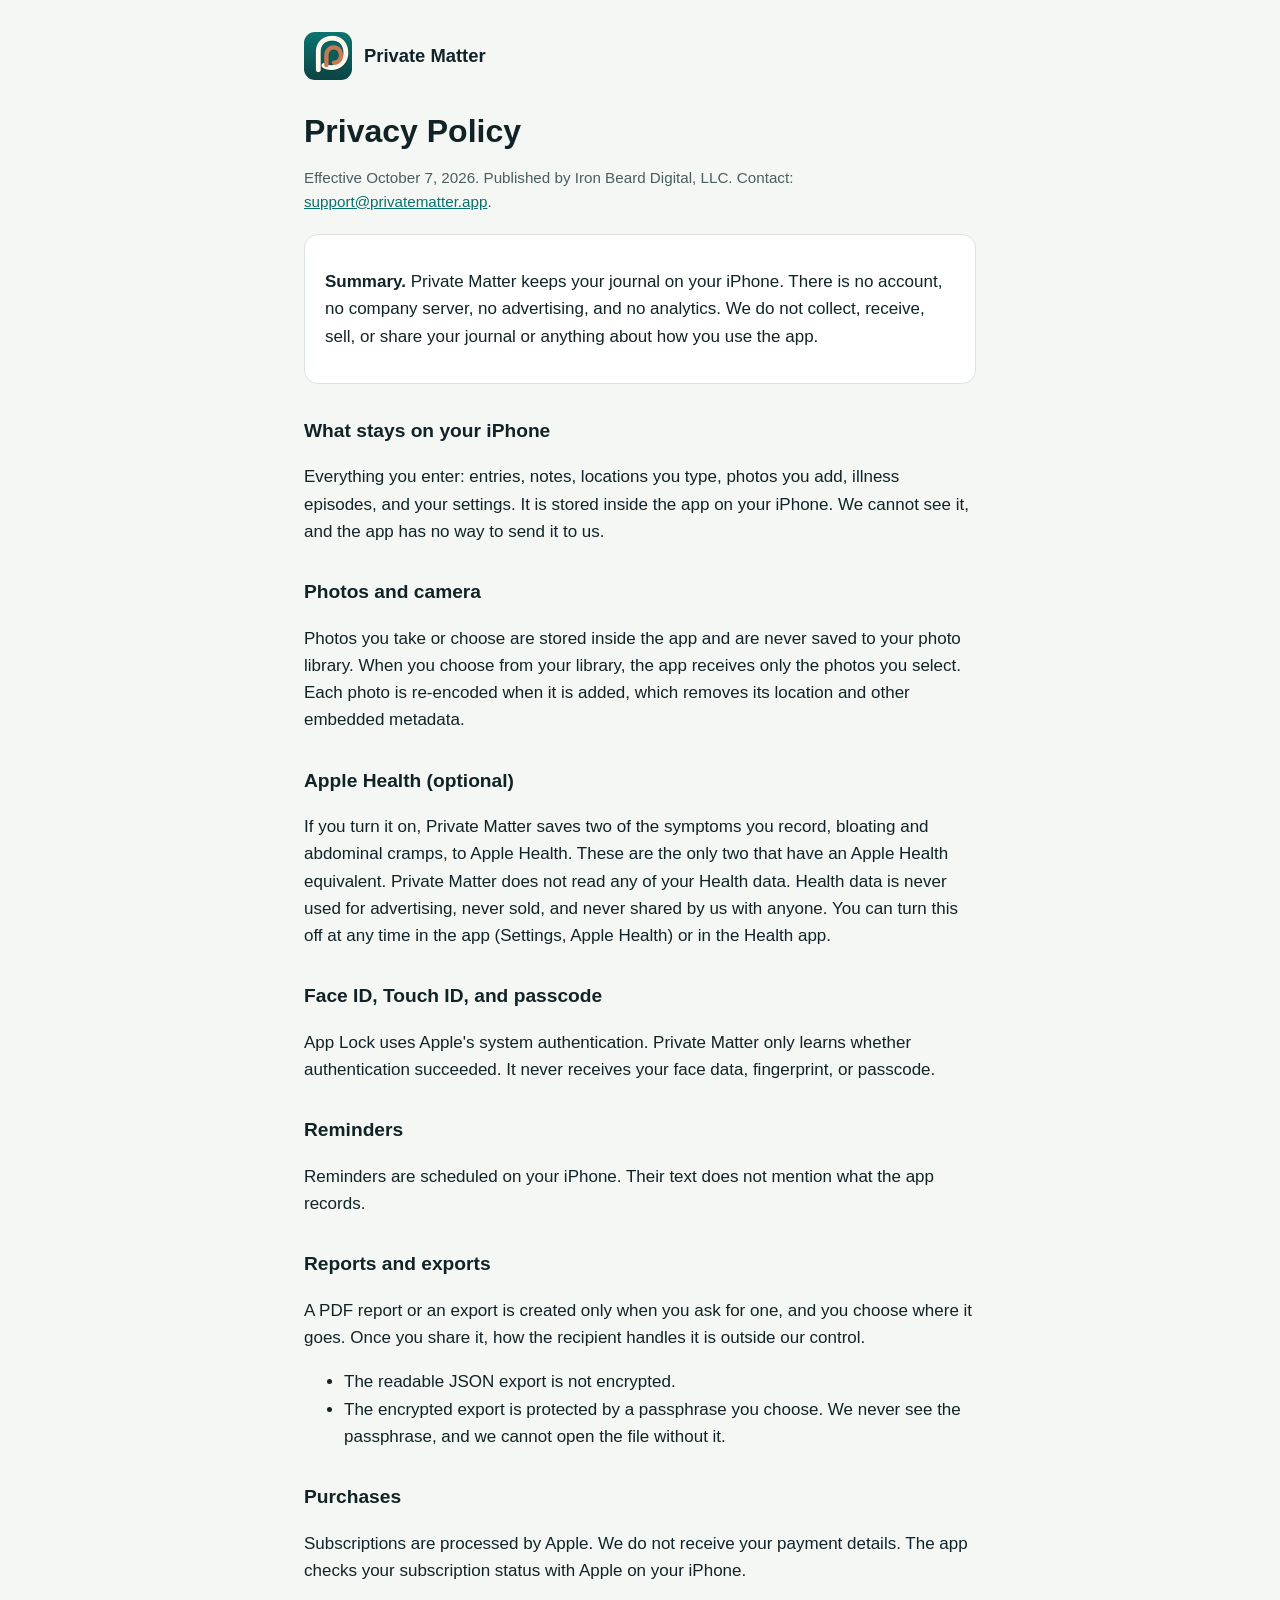
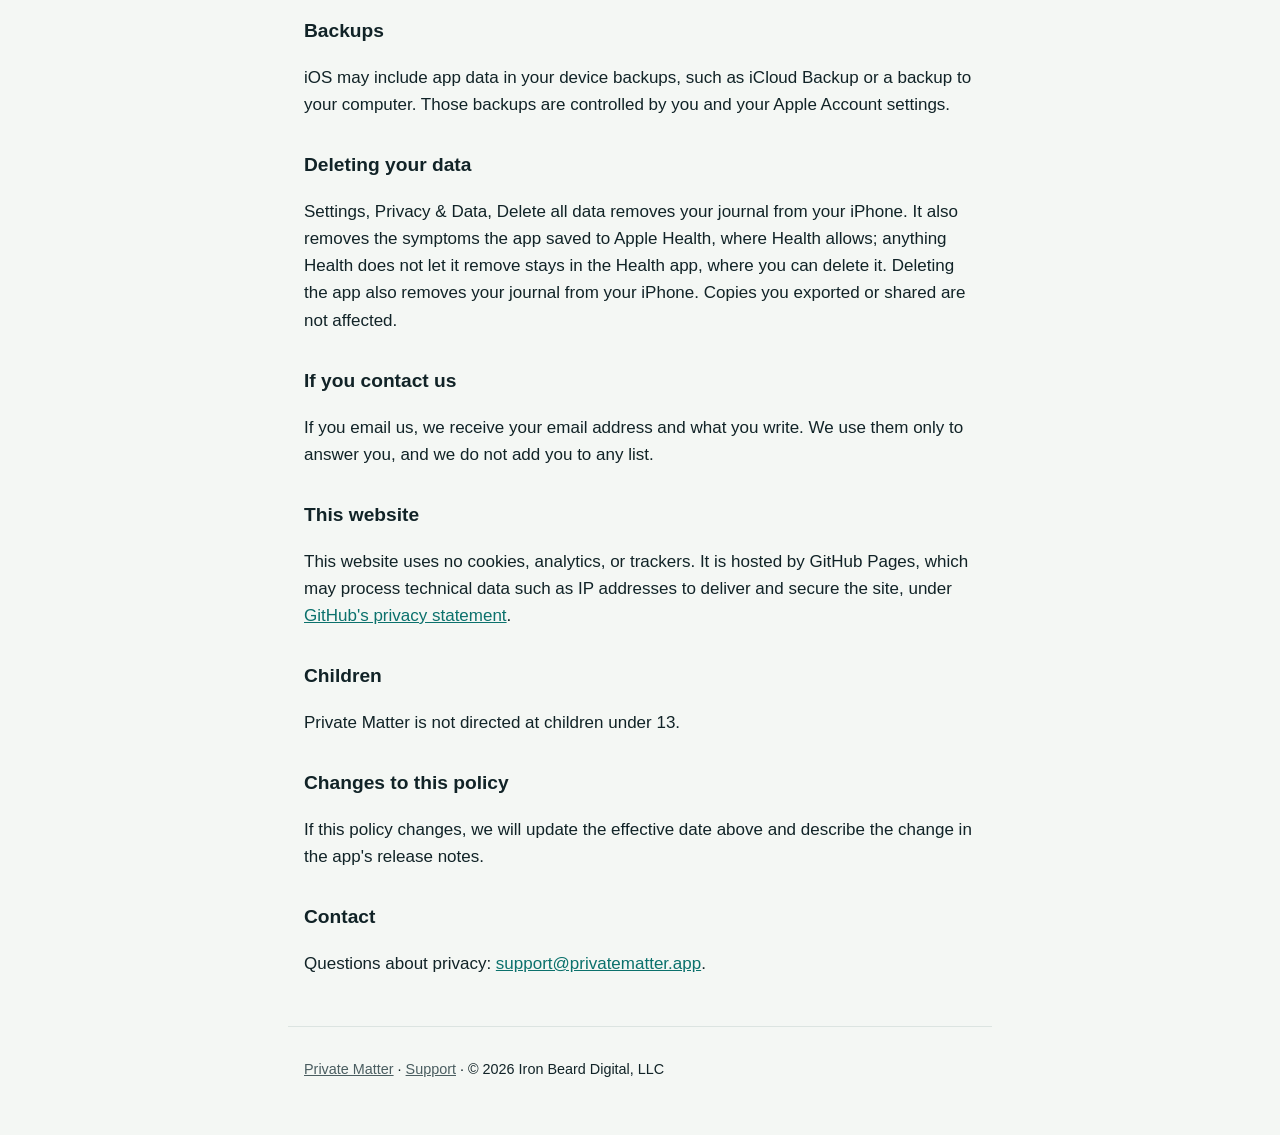
==== privacy/index.html @ 6b0c0ba8 "Privacy Policy and Support pages for Private Matter Home, /privacy/, and /support/ as plain HTML wit" ====
<!doctype html>
<html lang="en">
<head>
  <meta charset="utf-8">
  <meta name="viewport" content="width=device-width, initial-scale=1">
  <title>Privacy Policy, Private Matter</title>
  <meta name="description" content="How Private Matter handles your data: it stays on your iPhone. No account, no company server, no analytics.">
  <link rel="icon" href="../favicon.png">
  <link rel="apple-touch-icon" href="../apple-touch-icon.png">
  <link rel="stylesheet" href="../style.css">
</head>
<body>
  <header>
    <img src="../icon.png" alt="" width="48" height="48">
    <a href="../">Private Matter</a>
  </header>
  <main>
    <h1>Privacy Policy</h1>
    <p class="meta">Effective October 7, 2026. Published by Iron Beard Digital, LLC. Contact: <a href="mailto:support@privatematter.app">support@privatematter.app</a>.</p>

    <div class="card">
      <p><strong>Summary.</strong> Private Matter keeps your journal on your iPhone. There is no account, no company server, no advertising, and no analytics. We do not collect, receive, sell, or share your journal or anything about how you use the app.</p>
    </div>

    <h2>What stays on your iPhone</h2>
    <p>Everything you enter: entries, notes, locations you type, photos you add, illness episodes, and your settings. It is stored inside the app on your iPhone. We cannot see it, and the app has no way to send it to us.</p>

    <h2>Photos and camera</h2>
    <p>Photos you take or choose are stored inside the app and are never saved to your photo library. When you choose from your library, the app receives only the photos you select. Each photo is re-encoded when it is added, which removes its location and other embedded metadata.</p>

    <h2>Apple Health (optional)</h2>
    <p>If you turn it on, Private Matter saves two of the symptoms you record, bloating and abdominal cramps, to Apple Health. These are the only two that have an Apple Health equivalent. Private Matter does not read any of your Health data. Health data is never used for advertising, never sold, and never shared by us with anyone. You can turn this off at any time in the app (Settings, Apple Health) or in the Health app.</p>

    <h2>Face ID, Touch ID, and passcode</h2>
    <p>App Lock uses Apple's system authentication. Private Matter only learns whether authentication succeeded. It never receives your face data, fingerprint, or passcode.</p>

    <h2>Reminders</h2>
    <p>Reminders are scheduled on your iPhone. Their text does not mention what the app records.</p>

    <h2>Reports and exports</h2>
    <p>A PDF report or an export is created only when you ask for one, and you choose where it goes. Once you share it, how the recipient handles it is outside our control.</p>
    <ul>
      <li>The readable JSON export is not encrypted.</li>
      <li>The encrypted export is protected by a passphrase you choose. We never see the passphrase, and we cannot open the file without it.</li>
    </ul>

    <h2>Purchases</h2>
    <p>Subscriptions are processed by Apple. We do not receive your payment details. The app checks your subscription status with Apple on your iPhone.</p>

    <h2>Backups</h2>
    <p>iOS may include app data in your device backups, such as iCloud Backup or a backup to your computer. Those backups are controlled by you and your Apple Account settings.</p>

    <h2>Deleting your data</h2>
    <p>Settings, Privacy &amp; Data, Delete all data removes your journal from your iPhone. It also removes the symptoms the app saved to Apple Health, where Health allows; anything Health does not let it remove stays in the Health app, where you can delete it. Deleting the app also removes your journal from your iPhone. Copies you exported or shared are not affected.</p>

    <h2>If you contact us</h2>
    <p>If you email us, we receive your email address and what you write. We use them only to answer you, and we do not add you to any list.</p>

    <h2>This website</h2>
    <p>This website uses no cookies, analytics, or trackers. It is hosted by GitHub Pages, which may process technical data such as IP addresses to deliver and secure the site, under <a href="https://docs.github.com/en/site-policy/privacy-policies/github-general-privacy-statement">GitHub's privacy statement</a>.</p>

    <h2>Children</h2>
    <p>Private Matter is not directed at children under 13.</p>

    <h2>Changes to this policy</h2>
    <p>If this policy changes, we will update the effective date above and describe the change in the app's release notes.</p>

    <h2>Contact</h2>
    <p>Questions about privacy: <a href="mailto:support@privatematter.app">support@privatematter.app</a>.</p>
  </main>
  <footer>
    <p><a href="../">Private Matter</a> &middot; <a href="../support/">Support</a> &middot; &copy; 2026 Iron Beard Digital, LLC</p>
  </footer>
</body>
</html>
---- style.css ----
:root {
  --bg: #F4F7F4;
  --surface: #FFFFFF;
  --text: #112327;
  --muted: #4A5D60;
  --accent: #0B716C;
  --rule: #DCE4E1;
  color-scheme: light dark;
}

@media (prefers-color-scheme: dark) {
  :root {
    --bg: #061B1B;
    --surface: #0D2A2A;
    --text: #EEF4F2;
    --muted: #A9BDB9;
    --accent: #7DD7C3;
    --rule: #1E3B3A;
  }
}

* { box-sizing: border-box; }

body {
  margin: 0;
  background: var(--bg);
  color: var(--text);
  font: 17px/1.6 -apple-system, BlinkMacSystemFont, "Segoe UI", Roboto, Helvetica, Arial, sans-serif;
  -webkit-text-size-adjust: 100%;
}

header, main, footer {
  max-width: 44rem;
  margin: 0 auto;
  padding: 0 1rem;
}

header {
  display: flex;
  align-items: center;
  gap: 0.75rem;
  padding-top: 2rem;
  padding-bottom: 1rem;
}

header img { width: 48px; height: 48px; border-radius: 11px; }
header a { color: var(--text); text-decoration: none; font-weight: 600; font-size: 1.15rem; }

main { padding-bottom: 2rem; }

h1 { font-size: 2rem; line-height: 1.2; margin: 1rem 0 0.5rem; }
h2 { font-size: 1.2rem; margin: 2rem 0 0.4rem; }
p, li { color: var(--text); }
.meta { color: var(--muted); font-size: 0.95rem; }
.lede { font-size: 1.15rem; }

a { color: var(--accent); }
a:focus-visible { outline: 3px solid var(--accent); outline-offset: 2px; border-radius: 3px; }

.card {
  background: var(--surface);
  border: 1px solid var(--rule);
  border-radius: 14px;
  padding: 1rem 1.25rem;
  margin: 1.25rem 0;
}

nav ul { list-style: none; padding: 0; margin: 1.5rem 0; display: flex; flex-wrap: wrap; gap: 0.75rem 1.5rem; }

footer {
  border-top: 1px solid var(--rule);
  padding-top: 1rem;
  padding-bottom: 2.5rem;
  color: var(--muted);
  font-size: 0.9rem;
}

footer a { color: var(--muted); }
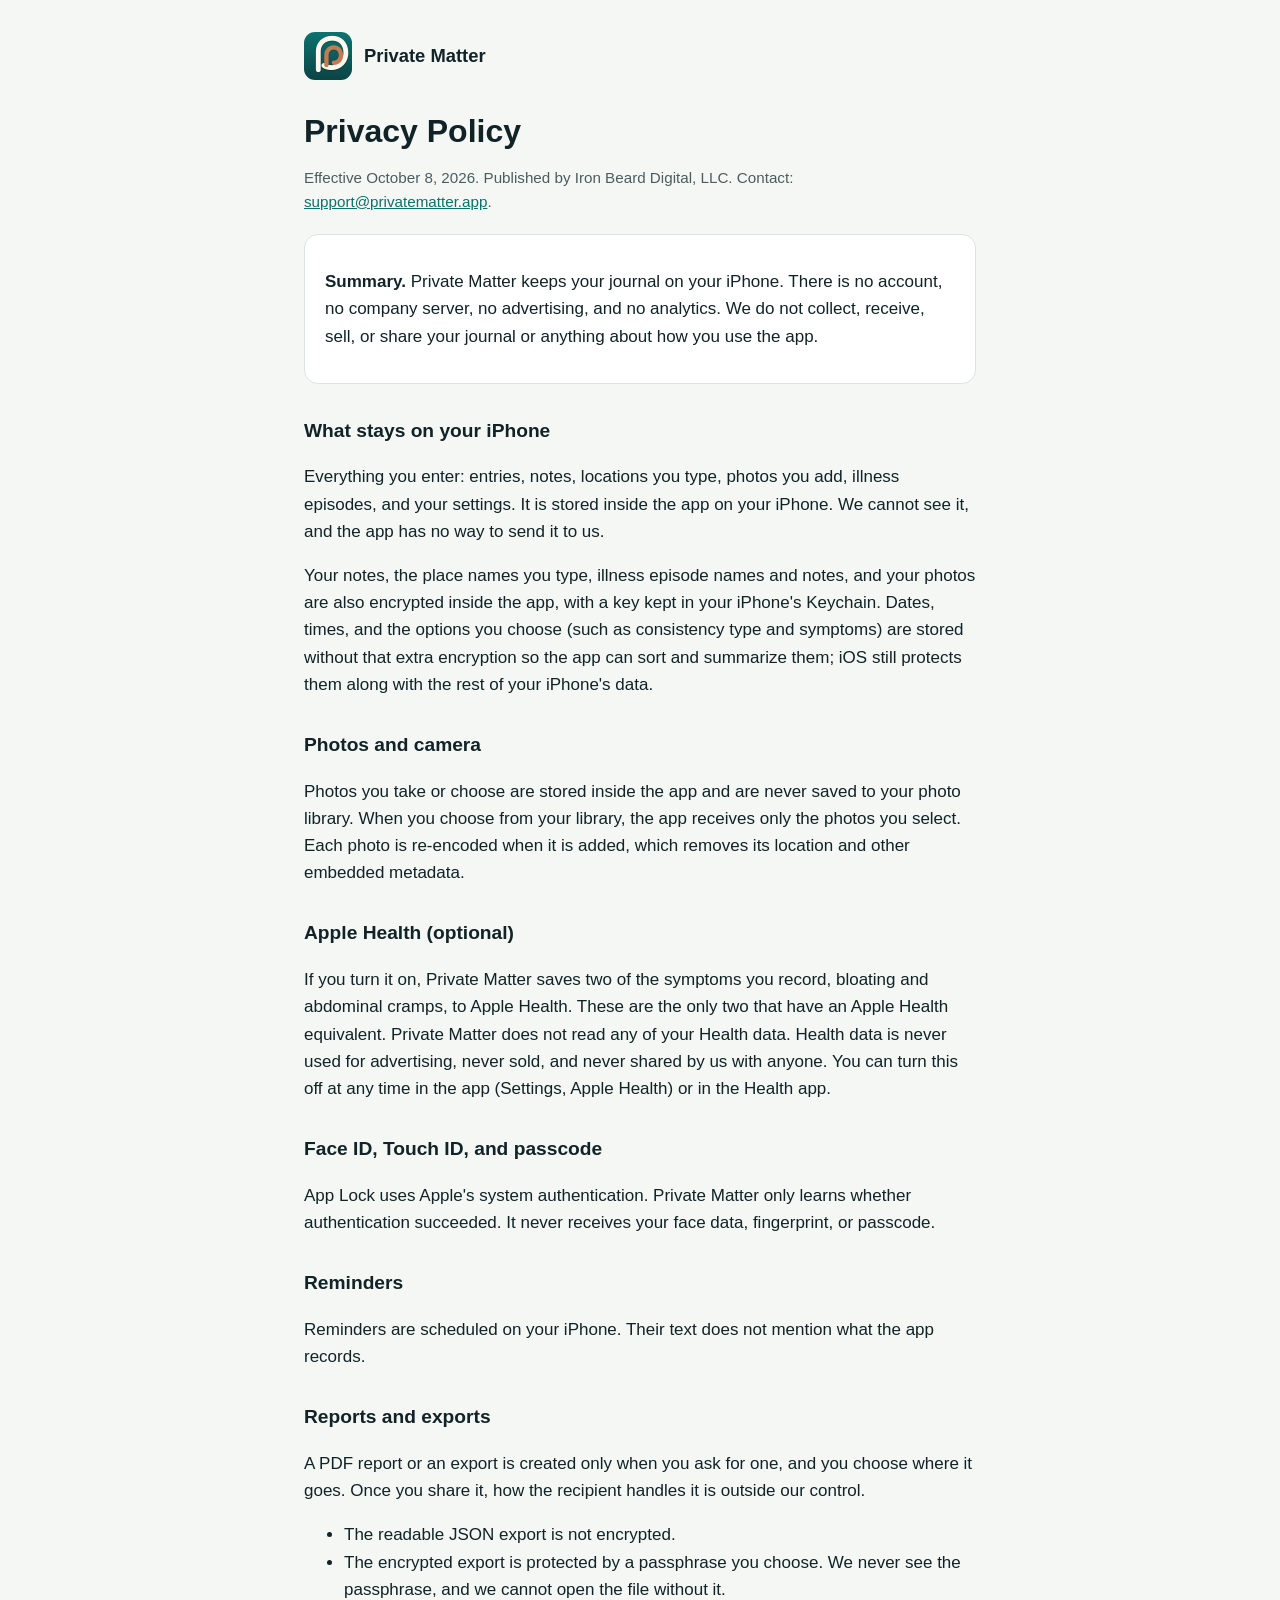
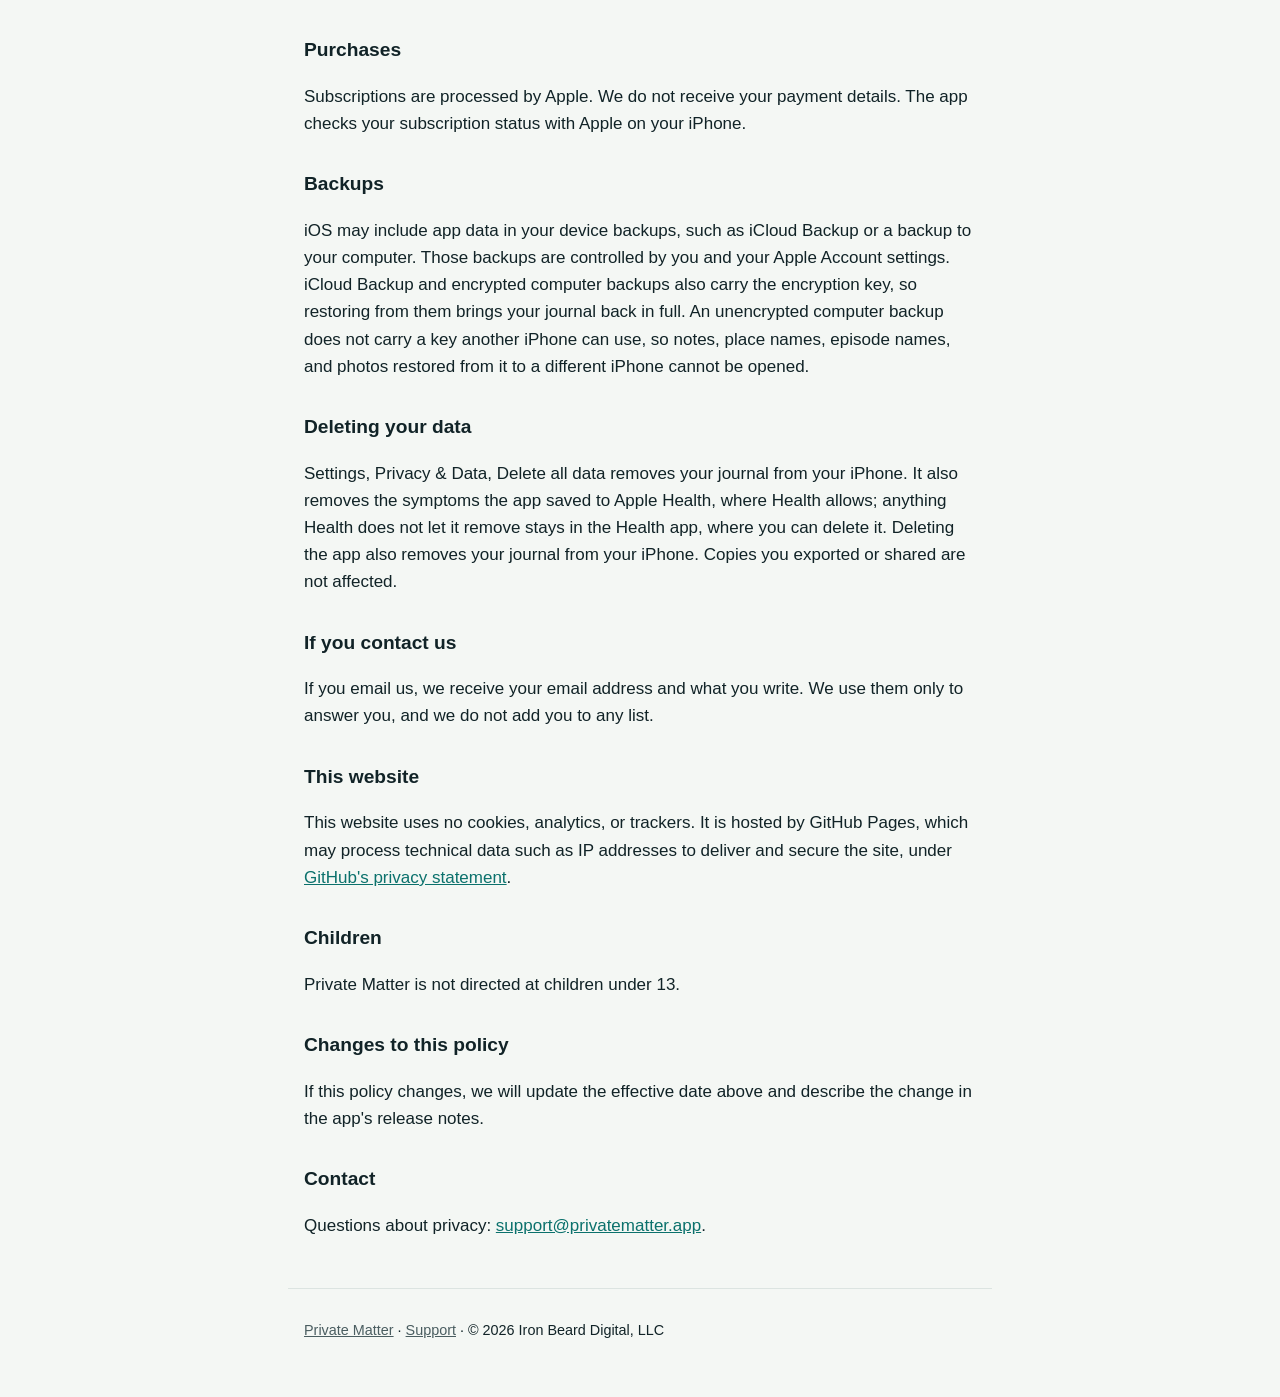
==== commit b8596f41: "Describe on-device encryption of notes and photos, and what each backup kind restores" ====
--- a/privacy/index.html
+++ b/privacy/index.html
@@ -16,7 +16,7 @@
   </header>
   <main>
     <h1>Privacy Policy</h1>
-    <p class="meta">Effective October 7, 2026. Published by Iron Beard Digital, LLC. Contact: <a href="mailto:support@privatematter.app">support@privatematter.app</a>.</p>
+    <p class="meta">Effective October 8, 2026. Published by Iron Beard Digital, LLC. Contact: <a href="mailto:support@privatematter.app">support@privatematter.app</a>.</p>
 
     <div class="card">
       <p><strong>Summary.</strong> Private Matter keeps your journal on your iPhone. There is no account, no company server, no advertising, and no analytics. We do not collect, receive, sell, or share your journal or anything about how you use the app.</p>
@@ -24,6 +24,7 @@
 
     <h2>What stays on your iPhone</h2>
     <p>Everything you enter: entries, notes, locations you type, photos you add, illness episodes, and your settings. It is stored inside the app on your iPhone. We cannot see it, and the app has no way to send it to us.</p>
+    <p>Your notes, the place names you type, illness episode names and notes, and your photos are also encrypted inside the app, with a key kept in your iPhone's Keychain. Dates, times, and the options you choose (such as consistency type and symptoms) are stored without that extra encryption so the app can sort and summarize them; iOS still protects them along with the rest of your iPhone's data.</p>
 
     <h2>Photos and camera</h2>
     <p>Photos you take or choose are stored inside the app and are never saved to your photo library. When you choose from your library, the app receives only the photos you select. Each photo is re-encoded when it is added, which removes its location and other embedded metadata.</p>
@@ -48,7 +49,7 @@
     <p>Subscriptions are processed by Apple. We do not receive your payment details. The app checks your subscription status with Apple on your iPhone.</p>
 
     <h2>Backups</h2>
-    <p>iOS may include app data in your device backups, such as iCloud Backup or a backup to your computer. Those backups are controlled by you and your Apple Account settings.</p>
+    <p>iOS may include app data in your device backups, such as iCloud Backup or a backup to your computer. Those backups are controlled by you and your Apple Account settings. iCloud Backup and encrypted computer backups also carry the encryption key, so restoring from them brings your journal back in full. An unencrypted computer backup does not carry a key another iPhone can use, so notes, place names, episode names, and photos restored from it to a different iPhone cannot be opened.</p>
 
     <h2>Deleting your data</h2>
     <p>Settings, Privacy &amp; Data, Delete all data removes your journal from your iPhone. It also removes the symptoms the app saved to Apple Health, where Health allows; anything Health does not let it remove stays in the Health app, where you can delete it. Deleting the app also removes your journal from your iPhone. Copies you exported or shared are not affected.</p>
